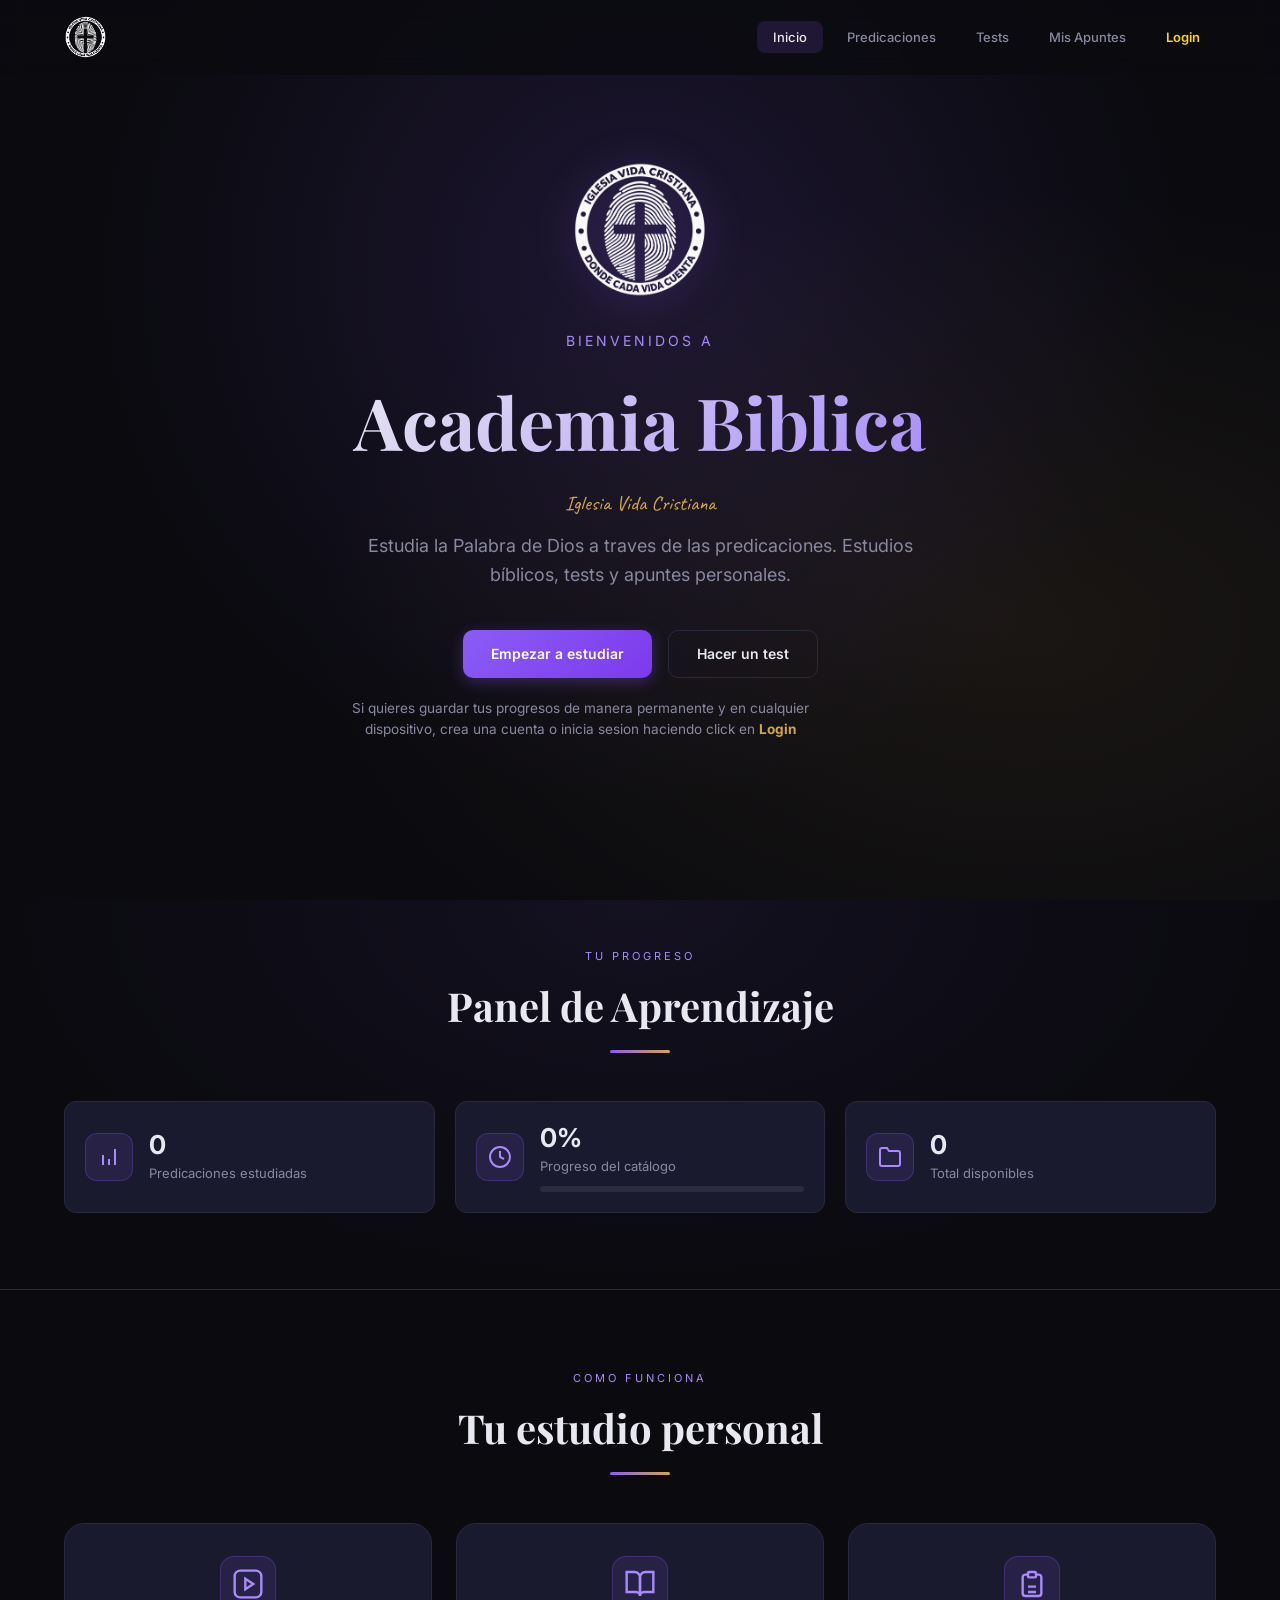
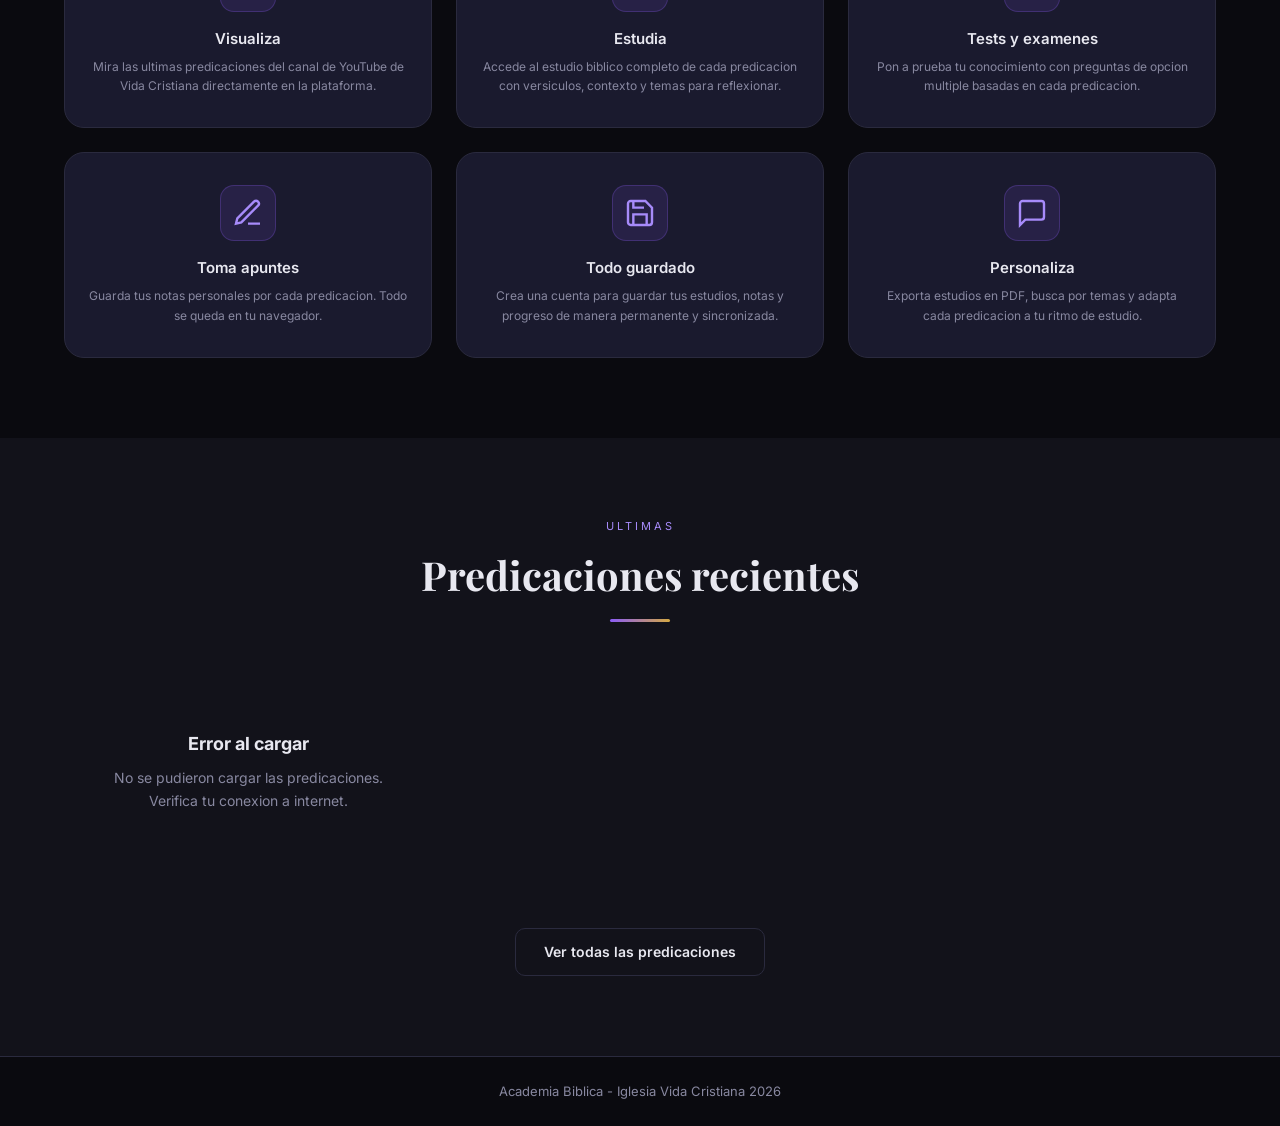
==== clases/index.html @ e373f613 "UI: rewrite features section without AI emphasis" ====
<!DOCTYPE html>
<html lang="es">
<head>
    <meta charset="UTF-8">
    <meta name="viewport" content="width=device-width, initial-scale=1.0">
    <title>Academia Bíblica - Iglesia Vida Cristiana</title>
    <link rel="preconnect" href="https://fonts.googleapis.com">
    <link href="https://fonts.googleapis.com/css2?family=Caveat:wght@400;600;700&family=Playfair+Display:wght@400;600;700&family=Inter:wght@300;400;500;600&display=swap" rel="stylesheet">
    <link rel="stylesheet" href="styles.css">
    <link rel="manifest" href="manifest.json">
    <meta name="theme-color" content="#0a0a0f">
    <meta name="apple-mobile-web-app-capable" content="yes">
    <meta name="apple-mobile-web-app-status-bar-style" content="black-translucent">
    <link rel="icon" type="image/png" href="logos/logo vc.png">
    <link rel="apple-touch-icon" href="logos/logo vc.png">
    <script src="supabase-client.min.js"></script>
</head>
<body>
    <nav class="navbar" id="navbar">
        <div class="nav-container">
            <a href="index.html" class="nav-logo">
                <img src="logos/logo vc.png" alt="Vida Cristiana" class="nav-logo-img">
            </a>
            <button class="nav-toggle" id="navToggle" aria-label="Abrir menu" aria-expanded="false" aria-controls="navLinks">
                <span></span><span></span><span></span>
            </button>
            <ul class="nav-links" id="navLinks">
                <li><a href="index.html" class="nav-link active">Inicio</a></li>
                <li><a href="predicaciones.html" class="nav-link">Predicaciones</a></li>
                <li><a href="tests.html" class="nav-link">Tests</a></li>
                <li><a href="notas.html" class="nav-link">Mis Apuntes</a></li>
                <li id="authNavItem"><a href="#" class="nav-link" id="authBtn" style="color:var(--gold); font-weight:600;">Login</a></li>
            </ul>
        </div>
    </nav>
    <script>
    (function(){
        var toggle = document.getElementById('navToggle');
        var links = document.getElementById('navLinks');
        if (!toggle || !links) return;
        function closeNav() {
            links.classList.remove('open');
            toggle.classList.remove('active');
            toggle.setAttribute('aria-expanded', 'false');
        }
        toggle.addEventListener('click', function(e) {
            e.stopPropagation();
            var open = links.classList.toggle('open');
            toggle.classList.toggle('active', open);
            toggle.setAttribute('aria-expanded', String(open));
        });
        links.querySelectorAll('a').forEach(function(a) {
            a.addEventListener('click', closeNav);
        });
        document.addEventListener('click', function(e) {
            if (!links.contains(e.target) && !toggle.contains(e.target)) closeNav();
        });
        document.addEventListener('keydown', function(e) {
            if (e.key === 'Escape') closeNav();
        });
    })();
    </script>

    <section class="hero">
        <div class="hero-content">
            <img src="logos/logo vc.png" alt="Academia Biblica" class="hero-logo">
            <p class="hero-subtitle">Bienvenidos a</p>
            <h1 class="hero-title">Academia Biblica</h1>
            <p style="font-family:'Caveat','Dancing Script','Segoe Script',cursive; font-size:1.3rem; color:var(--gold); margin-top:-8px; margin-bottom:12px;">Iglesia Vida Cristiana</p>
            <p class="hero-desc">Estudia la Palabra de Dios a traves de las predicaciones. Estudios bíblicos, tests y apuntes personales.</p>
            <div class="hero-buttons">
                <a href="predicaciones.html" class="btn btn-primary">Empezar a estudiar</a>
                <a href="tests.html" class="btn btn-outline">Hacer un test</a>
            </div>
            <p style="font-size:0.85rem; color:var(--text-muted); margin-top:20px; max-width:480px; line-height:1.5;">Si quieres guardar tus progresos de manera permanente y en cualquier dispositivo, crea una cuenta o inicia sesion haciendo click en <strong style="color:var(--gold);">Login</strong></p>
        </div>
    </section>

    <section class="section section-dashboard" id="dashboardSection">
        <div class="container">
            <div class="section-header">
                <span class="section-tag">Tu Progreso</span>
                <h2 class="section-title">Panel de Aprendizaje</h2>
                <div class="section-line"></div>
            </div>
            <div id="progressDashboardContainer">
                <div class="loading"><div class="loading-spinner"></div><p>Cargando tu progreso...</p></div>
            </div>
        </div>
    </section>

    <section class="section">
        <div class="container">
            <div class="section-header">
                <span class="section-tag">Como funciona</span>
                <h2 class="section-title">Tu estudio personal</h2>
                <div class="section-line"></div>
            </div>
            <div class="sermons-grid" id="features">
                <div class="sermon-card" style="cursor:default;">
                    <div class="sermon-info" style="padding:32px 24px; text-align:center;">
                        <div class="feature-icon"><svg width="32" height="32" viewBox="0 0 24 24" fill="none" stroke="currentColor" stroke-width="1.8"><rect x="2" y="2" width="20" height="20" rx="4"/><path d="M10 8l6 4-6 4z"/></svg></div>
                        <h3>Visualiza</h3>
                        <p style="margin-top:8px;">Mira las ultimas predicaciones del canal de YouTube de Vida Cristiana directamente en la plataforma.</p>
                    </div>
                </div>
                <div class="sermon-card" style="cursor:default;">
                    <div class="sermon-info" style="padding:32px 24px; text-align:center;">
                        <div class="feature-icon"><svg width="32" height="32" viewBox="0 0 24 24" fill="none" stroke="currentColor" stroke-width="1.8"><path d="M2 3h6a4 4 0 0 1 4 4v14a3 3 0 0 0-3-3H2z"/><path d="M22 3h-6a4 4 0 0 0-4 4v14a3 3 0 0 1 3-3h7z"/></svg></div>
                        <h3>Estudia</h3>
                        <p style="margin-top:8px;">Accede al estudio biblico completo de cada predicacion con versiculos, contexto y temas para reflexionar.</p>
                    </div>
                </div>
                <div class="sermon-card" style="cursor:default;">
                    <div class="sermon-info" style="padding:32px 24px; text-align:center;">
                        <div class="feature-icon"><svg width="32" height="32" viewBox="0 0 24 24" fill="none" stroke="currentColor" stroke-width="1.8"><path d="M9 5H7a2 2 0 0 0-2 2v12a2 2 0 0 0 2 2h10a2 2 0 0 0 2-2V7a2 2 0 0 0-2-2h-2"/><rect x="9" y="3" width="6" height="4" rx="1"/><path d="M9 14h6"/><path d="M9 18h6"/></svg></div>
                        <h3>Tests y examenes</h3>
                        <p style="margin-top:8px;">Pon a prueba tu conocimiento con preguntas de opcion multiple basadas en cada predicacion.</p>
                    </div>
                </div>
                <div class="sermon-card" style="cursor:default;">
                    <div class="sermon-info" style="padding:32px 24px; text-align:center;">
                        <div class="feature-icon"><svg width="32" height="32" viewBox="0 0 24 24" fill="none" stroke="currentColor" stroke-width="1.8"><path d="M12 20h9"/><path d="M16.5 3.5a2.1 2.1 0 0 1 3 3L7 19l-4 1 1-4 12.5-12.5z"/></svg></div>
                        <h3>Toma apuntes</h3>
                        <p style="margin-top:8px;">Guarda tus notas personales por cada predicacion. Todo se queda en tu navegador.</p>
                    </div>
                </div>
                <div class="sermon-card" style="cursor:default;">
                    <div class="sermon-info" style="padding:32px 24px; text-align:center;">
                        <div class="feature-icon"><svg width="32" height="32" viewBox="0 0 24 24" fill="none" stroke="currentColor" stroke-width="1.8"><path d="M19 21H5a2 2 0 0 1-2-2V5a2 2 0 0 1 2-2h11l5 5v11a2 2 0 0 1-2 2z"/><polyline points="17 21 17 13 7 13 7 21"/><polyline points="7 3 7 8 15 8"/></svg></div>
                        <h3>Todo guardado</h3>
                        <p style="margin-top:8px;">Crea una cuenta para guardar tus estudios, notas y progreso de manera permanente y sincronizada.</p>
                    </div>
                </div>
                <div class="sermon-card" style="cursor:default;">
                    <div class="sermon-info" style="padding:32px 24px; text-align:center;">
                        <div class="feature-icon"><svg width="32" height="32" viewBox="0 0 24 24" fill="none" stroke="currentColor" stroke-width="1.8"><path d="M21 15a2 2 0 0 1-2 2H7l-4 4V5a2 2 0 0 1 2-2h14a2 2 0 0 1 2 2z"/></svg></div>
                        <h3>Personaliza</h3>
                        <p style="margin-top:8px;">Exporta estudios en PDF, busca por temas y adapta cada predicacion a tu ritmo de estudio.</p>
                    </div>
                </div>
            </div>
        </div>
    </section>

    <section class="section section-dark" id="ultimas">
        <div class="container">
            <div class="section-header">
                <span class="section-tag">Ultimas</span>
                <h2 class="section-title">Predicaciones recientes</h2>
                <div class="section-line"></div>
            </div>
            <div class="sermons-grid" id="homeSermons">
                <div class="loading"><div class="loading-spinner"></div><p>Cargando predicaciones...</p></div>
            </div>
            <div style="text-align:center; margin-top:32px;">
                <a href="predicaciones.html" class="btn btn-outline">Ver todas las predicaciones</a>
            </div>
        </div>
    </section>

    <footer class="footer">
        <div class="container">
            <p>Academia Biblica - Iglesia Vida Cristiana 2026</p>
        </div>
    </footer>

    <script src="supabase.js"></script>
    <script src="auth.js"></script>
    <script src="script.js?v=2.5.0"></script>
    <script>
        window.addEventListener('scroll', () => {
            document.getElementById('navbar').classList.toggle('scrolled', window.scrollY > 50);
        });

        fetchYouTubeVideos(50).then(({ items: videos }) => {
            // Renderizar Dashboard de Progreso
            renderProgressDashboard('progressDashboardContainer', videos);

            // Renderizar 4 Predicaciones Recientes en portada
            const homeVideos = (videos || []).slice(0, 4);
            const grid = document.getElementById('homeSermons');
            grid.innerHTML = homeVideos.map((v, i) => {
                const badges = getSermonBadges(v.id, i, false);
                return `
                <a href="estudio.html?id=${v.id}" class="sermon-card" aria-label="Estudiar ${escapeHtml(v.title)}">
                    <div class="sermon-thumb">
                        <img src="${v.thumbnail}" alt="${escapeHtml(v.title)}" loading="lazy" width="480" height="270">
                        <div class="sermon-play" aria-hidden="true">
                            <svg width="48" height="48" viewBox="0 0 24 24" fill="currentColor"><path d="M8 5v14l11-7z"/></svg>
                        </div>
                        ${badges}
                    </div>
                    <div class="sermon-info">
                        <h3>${renderTitleWithSeparators(v.title)}</h3>
                        <p>${escapeHtml(v.date)}</p>
                    </div>
                </a>
            `;
            }).join('');
        }).catch(err => {
            const isQuota = err && err.message === 'quotaExceeded';
            const dashEl = document.getElementById('progressDashboardContainer');
            if (dashEl) {
                renderProgressDashboard('progressDashboardContainer', []);
            }
            document.getElementById('homeSermons').innerHTML = isQuota
                ? '<div class="empty-state"><h3>Cuota alcanzada</h3><p>Limite diario de YouTube. Recarga mas tarde — se usa cache local.</p></div>'
                : '<div class="empty-state"><h3>Error al cargar</h3><p>No se pudieron cargar las predicaciones. Verifica tu conexion a internet.</p></div>';
        });
    </script>
</body>
</html>
---- clases/styles.css ----
:root {
    --bg-primary: #0a0a0f;
    --bg-secondary: #12121a;
    --bg-card: #1a1a2e;
    --purple: #8B5CF6;
    --purple-light: #A78BFA;
    --purple-dark: #7C3AED;
    --gold: #D4A843;
    --text: #E8E8F0;
    --text-muted: #8888A0;
    --text-secondary: #a0a0b8;
    --border: #2a2a3e;
    --success: #22c55e;
    --error: #ef4444;
    --radius: 12px;
    --radius-lg: 20px;
}

*, *::before, *::after { box-sizing: border-box; margin: 0; padding: 0; }

body {
    font-family: 'Inter', sans-serif;
    background: var(--bg-primary);
    color: var(--text);
    line-height: 1.6;
    min-height: 100vh;
}

a { color: inherit; text-decoration: none; }
img { max-width: 100%; display: block; }
button { cursor: pointer; font-family: inherit; }

.container { max-width: 1200px; margin: 0 auto; padding: 0 24px; }

/* NAVBAR */
.navbar {
    position: fixed; top: 0; left: 0; right: 0; z-index: 1000;
    padding: 16px 0; transition: all 0.3s ease;
    background: rgba(10, 10, 15, 0.8); backdrop-filter: blur(10px);
    border-bottom: 1px solid transparent;
}
.navbar.scrolled { padding: 10px 0; border-bottom-color: var(--border); }
.nav-container { max-width: 1200px; margin: 0 auto; padding: 0 24px; display: flex; align-items: center; justify-content: space-between; }
.nav-logo { display: flex; align-items: center; gap: 12px; }
.nav-logo-img { height: 42px; width: auto; }
.nav-links { display: flex; gap: 8px; list-style: none; }
.nav-link { padding: 8px 16px; font-size: 13px; font-weight: 500; color: var(--text-muted); border-radius: 8px; transition: all 0.3s ease; }
.nav-link:hover, .nav-link.active { color: var(--text); background: rgba(139, 92, 246, 0.15); }
.nav-toggle { display: none; flex-direction: column; gap: 5px; background: none; border: none; padding: 4px; position: relative; z-index: 1002; }
.nav-toggle span { display: block; width: 24px; height: 2px; background: var(--text); border-radius: 2px; transition: all 0.3s ease; }
.nav-toggle.active span:nth-child(1) { transform: rotate(45deg) translate(5px, 5px); }
.nav-toggle.active span:nth-child(2) { opacity: 0; }
.nav-toggle.active span:nth-child(3) { transform: rotate(-45deg) translate(5px, -5px); }

/* HERO */
.hero {
    min-height: 100vh; display: flex; align-items: center; justify-content: center; text-align: center;
    position: relative; overflow: hidden;
    background: radial-gradient(ellipse at 50% 30%, rgba(139, 92, 246, 0.15) 0%, transparent 60%),
                radial-gradient(ellipse at 80% 70%, rgba(212, 168, 67, 0.08) 0%, transparent 50%);
}
.hero-content { position: relative; z-index: 2; padding: 24px; }
.hero-subtitle { font-size: 14px; color: var(--purple-light); letter-spacing: 3px; text-transform: uppercase; margin-bottom: 12px; }
.hero-title { font-family: 'Playfair Display', serif; font-size: clamp(2.5rem, 6vw, 4.5rem); font-weight: 700; margin-bottom: 16px; background: linear-gradient(135deg, var(--text), var(--purple-light)); -webkit-background-clip: text; -webkit-text-fill-color: transparent; background-clip: text; }
.hero-desc { font-size: 18px; color: var(--text-muted); margin-bottom: 40px; max-width: 600px; margin-left: auto; margin-right: auto; }
.hero-logo { width: 140px; margin: 0 auto 32px; filter: drop-shadow(0 4px 20px rgba(139, 92, 246, 0.3)); }
.hero-buttons { display: flex; gap: 16px; justify-content: center; flex-wrap: wrap; }

/* BUTTONS */
.btn { display: inline-flex; align-items: center; gap: 8px; padding: 12px 28px; border-radius: 10px; font-size: 14px; font-weight: 600; border: none; transition: all 0.3s ease; }
.btn-primary { background: linear-gradient(135deg, var(--purple), var(--purple-dark)); color: white; box-shadow: 0 4px 15px rgba(139, 92, 246, 0.3); }
.btn-primary:hover { transform: translateY(-2px); box-shadow: 0 6px 25px rgba(139, 92, 246, 0.4); }
.btn-outline { background: transparent; border: 1px solid var(--border); color: var(--text); }
.btn-outline:hover { border-color: var(--purple); background: rgba(139, 92, 246, 0.1); }
.btn-gold { background: linear-gradient(135deg, var(--gold), #B8941F); color: #0a0a0f; }
.btn-sm { padding: 8px 16px; font-size: 12px; }
.btn-icon { width: 40px; height: 40px; padding: 0; display: flex; align-items: center; justify-content: center; border-radius: 10px; background: rgba(139, 92, 246, 0.15); color: var(--purple-light); border: 1px solid rgba(139, 92, 246, 0.3); }
.btn-icon:hover { background: rgba(139, 92, 246, 0.25); }
.btn-danger { background: rgba(239, 68, 68, 0.15); color: var(--error); border: 1px solid rgba(239, 68, 68, 0.3); }
.btn-danger:hover { background: rgba(239, 68, 68, 0.25); }

/* SECTIONS */
.section { padding: 80px 0; }
.section-dark { background: var(--bg-secondary); }
.section-header { text-align: center; margin-bottom: 48px; }
.section-tag { font-size: 11px; color: var(--purple-light); letter-spacing: 3px; text-transform: uppercase; display: block; margin-bottom: 8px; }
.section-title { font-family: 'Playfair Display', serif; font-size: clamp(1.8rem, 4vw, 2.5rem); font-weight: 700; margin-bottom: 12px; }
.section-line { width: 60px; height: 3px; background: linear-gradient(90deg, var(--purple), var(--gold)); margin: 0 auto; border-radius: 3px; }
.section-desc { color: var(--text-muted); max-width: 600px; margin: 16px auto 0; font-size: 15px; }

/* SERMONS GRID */
.sermons-grid { display: grid; grid-template-columns: repeat(auto-fill, minmax(280px, 1fr)); gap: 24px; }

/* SERMON CARDS */
.sermon-card { background: var(--bg-card); border-radius: var(--radius-lg); overflow: hidden; border: 1px solid var(--border); transition: all 0.3s ease; cursor: pointer; }
.sermon-card:hover { border-color: var(--purple); transform: translateY(-4px); box-shadow: 0 8px 30px rgba(139, 92, 246, 0.15); }
.sermon-thumb { position: relative; aspect-ratio: 16/9; overflow: hidden; }
.sermon-thumb img { width: 100%; height: 100%; object-fit: cover; transition: transform 0.3s; }
.sermon-card:hover .sermon-thumb img { transform: scale(1.05); }
.sermon-play { position: absolute; top: 50%; left: 50%; transform: translate(-50%, -50%); width: 60px; height: 60px; background: rgba(139, 92, 246, 0.85); border-radius: 50%; display: flex; align-items: center; justify-content: center; opacity: 0; transition: all 0.3s ease; color: white; }
.sermon-card:hover .sermon-play { opacity: 1; }
.sermon-badge { position: absolute; top: 12px; left: 12px; background: var(--purple); color: white; padding: 4px 12px; border-radius: 20px; font-size: 11px; font-weight: 600; }
.sermon-badge.no-transcript { background: rgba(239, 68, 68, 0.9); left: auto; right: 12px; top: 12px; }
.sermon-info { padding: 16px 20px 20px; }
.sermon-info h3 { font-size: 15px; font-weight: 600; margin-bottom: 4px; line-height: 1.4; }
.sermon-info p { font-size: 12px; color: var(--text-muted); }
.title-separator { color: var(--gold); font-weight: 700; }

/* STUDIO PAGE */
.studio-layout { padding-top: 80px; min-height: 100vh; }
.studio-video { width: 100%; max-width: min(80%, 1400px); margin: 24px auto 0; aspect-ratio: 16/9; border-radius: var(--radius-lg); overflow: hidden; background: #000; }
.studio-video iframe { width: 100%; height: 100%; border: none; }
.studio-title { text-align: center; padding: 24px; }
.studio-title h1 { font-family: 'Playfair Display', serif; font-size: 22px; font-weight: 700; margin-bottom: 8px; }
.studio-title p { color: var(--text-muted); font-size: 13px; }
.studio-tabs { display: flex; justify-content: center; gap: 4px; padding: 0 24px; margin-bottom: 24px; flex-wrap: wrap; }
.studio-tab { padding: 10px 20px; font-size: 13px; font-weight: 600; color: var(--text-muted); background: none; border: 1px solid var(--border); border-radius: 10px; transition: all 0.3s ease; }
.studio-tab:hover { color: var(--text); border-color: var(--purple); }
.studio-tab.active { background: var(--purple); color: white; border-color: var(--purple); }
.studio-panel { display: none; max-width: min(80%, 1400px); margin: 0 auto; padding: 0 24px 48px; }
.studio-panel.active { display: block; }

/* ACTION CARDS */
.action-cards-grid { display: grid; grid-template-columns: repeat(3, 1fr); gap: 16px; max-width: 900px; margin: 0 auto; }
.action-card:hover { transform: translateY(-2px); box-shadow: 0 4px 20px rgba(139, 92, 246, 0.15); }

/* TRANSCRIPT */
.transcript-content { background: var(--bg-card); border: 1px solid var(--border); border-radius: var(--radius-lg); padding: 24px; font-size: 14px; line-height: 1.8; white-space: pre-wrap; max-height: 500px; overflow-y: auto; }
.transcript-content::-webkit-scrollbar { width: 6px; }
.transcript-content::-webkit-scrollbar-track { background: transparent; }
.transcript-content::-webkit-scrollbar-thumb { background: var(--border); border-radius: 3px; }
.transcript-toolbar { display: flex; gap: 12px; margin-bottom: 16px; flex-wrap: wrap; align-items: center; }
.transcript-toolbar label { font-size: 13px; color: var(--text-muted); }
.transcript-toolbar input[type="range"] { width: 120px; accent-color: var(--purple); }
.transcript-toolbar span { font-size: 13px; color: var(--purple-light); min-width: 40px; }

/* BIBLE STUDY */
.bible-section { margin-bottom: 20px; padding: 20px; background: rgba(255, 255, 255, 0.03); border-radius: var(--radius); border-left: 3px solid var(--purple); }
.bible-section h3 { font-size: 16px; margin-bottom: 12px; color: var(--gold); }
.bible-section-content { color: var(--text); font-size: 15px; line-height: 1.8; max-width: 900px; }
.bible-section-content p { margin-bottom: 12px; }
.bible-section-content strong { color: var(--purple-light); }
.bible-verse-card { background: rgba(139, 92, 246, 0.1); border-radius: 10px; padding: 16px; margin-bottom: 12px; }
.bible-verse-ref { font-weight: 700; color: var(--gold); font-size: 14px; }
.bible-verse-text { margin: 6px 0; font-style: italic; font-size: 14px; }
.bible-verse-explain { font-size: 13px; color: var(--text-muted); }
.btn-copy-study { display: inline-flex; align-items: center; gap: 6px; background: rgba(139, 92, 246, 0.2); color: var(--purple-light); border: 1px solid rgba(139, 92, 246, 0.4); padding: 8px 16px; border-radius: 8px; font-size: 13px; cursor: pointer; margin-bottom: 16px; transition: all 0.3s ease; }
.btn-copy-study:hover { background: rgba(139, 92, 246, 0.35); }
.btn-copy-study.copied { background: rgba(34, 197, 94, 0.2); border-color: rgba(34, 197, 94, 0.4); color: #22c55e; }

/* LOADING */
.loading { text-align: center; padding: 40px; }
.loading-spinner { width: 48px; height: 48px; border: 3px solid rgba(139, 92, 246, 0.2); border-top-color: var(--purple); border-radius: 50%; animation: spin 1s linear infinite; margin: 0 auto 20px; }
@keyframes spin { to { transform: rotate(360deg); } }
.loading p { color: var(--text-muted); font-size: 14px; }
.loading-sub { font-size: 12px; margin-top: 4px; }

/* QUIZ */
.quiz-container { max-width: 700px; margin: 0 auto; }
.quiz-question { background: var(--bg-card); border: 1px solid var(--border); border-radius: var(--radius-lg); padding: 24px; margin-bottom: 20px; }
.quiz-question h3 { font-size: 15px; font-weight: 600; margin-bottom: 16px; line-height: 1.5; }
.quiz-options { display: flex; flex-direction: column; gap: 8px; }
.quiz-option { display: flex; align-items: center; gap: 12px; padding: 12px 16px; border: 1px solid var(--border); border-radius: var(--radius); font-size: 14px; cursor: pointer; transition: all 0.2s ease; background: transparent; color: var(--text); text-align: left; width: 100%; }
.quiz-option:hover { border-color: var(--purple); background: rgba(139, 92, 246, 0.08); }
.quiz-option.selected { border-color: var(--purple); background: rgba(139, 92, 246, 0.15); }
.quiz-option.correct { border-color: var(--success); background: rgba(34, 197, 94, 0.15); color: var(--success); }
.quiz-option.incorrect { border-color: var(--error); background: rgba(239, 68, 68, 0.15); color: var(--error); }
.quiz-option-letter { width: 28px; height: 28px; border-radius: 50%; background: rgba(139, 92, 246, 0.2); display: flex; align-items: center; justify-content: center; font-weight: 700; font-size: 12px; flex-shrink: 0; }
.quiz-result { text-align: center; padding: 32px; background: var(--bg-card); border-radius: var(--radius-lg); border: 1px solid var(--border); }
.quiz-score { font-size: 48px; font-weight: 700; color: var(--purple-light); }
.quiz-score-label { font-size: 14px; color: var(--text-muted); margin-top: 4px; }
.quiz-progress { display: flex; gap: 6px; margin-bottom: 24px; justify-content: center; flex-wrap: wrap; }
.quiz-dot { width: 10px; height: 10px; border-radius: 50%; background: var(--border); transition: all 0.2s; }
.quiz-dot.answered { background: var(--purple); }
.quiz-dot.correct { background: var(--success); }
.quiz-dot.incorrect { background: var(--error); }

/* NOTES */
.note-editor { width: 100%; min-height: 200px; background: var(--bg-card); border: 1px solid var(--border); border-radius: var(--radius); padding: 16px; color: var(--text); font-family: inherit; font-size: 14px; line-height: 1.7; resize: vertical; }
.note-editor:focus { outline: none; border-color: var(--purple); }
.notes-list { display: flex; flex-direction: column; gap: 12px; }
.note-item { background: var(--bg-card); border: 1px solid var(--border); border-radius: var(--radius); padding: 16px 20px; display: flex; justify-content: space-between; align-items: center; gap: 16px; transition: border-color 0.2s; }
.note-item:hover { border-color: var(--purple); }
.note-info h4 { font-size: 14px; font-weight: 600; margin-bottom: 4px; }
.note-info p { font-size: 12px; color: var(--text-muted); }
.note-actions { display: flex; gap: 8px; flex-shrink: 0; }

/* TOAST */
.toast { position: fixed; bottom: 30px; left: 50%; transform: translateX(-50%) translateY(100px); background: var(--purple); color: white; padding: 12px 24px; border-radius: 10px; font-size: 13px; font-weight: 600; z-index: 9999; transition: transform 0.3s ease; pointer-events: none; }
.toast.show { transform: translateX(-50%) translateY(0); }

/* SEARCH & FILTERS */
.search-bar { max-width: 500px; margin: 0 auto 20px; position: relative; }
.search-bar input { width: 100%; padding: 12px 20px 12px 44px; background: var(--bg-card); border: 1px solid var(--border); border-radius: var(--radius); color: var(--text); font-size: 14px; font-family: inherit; }
.search-bar input:focus { outline: none; border-color: var(--purple); }
.search-bar input::placeholder { color: var(--text-muted); }
.search-bar svg { position: absolute; left: 14px; top: 50%; transform: translateY(-50%); color: var(--text-muted); }

.sermons-filter-panel {
    background: var(--bg-card);
    border: 1px solid var(--border);
    border-radius: var(--radius-lg);
    padding: 20px;
    margin-bottom: 32px;
    box-shadow: 0 4px 20px rgba(0,0,0,0.15);
}
.filters-grid {
    display: grid;
    grid-template-columns: repeat(auto-fit, minmax(170px, 1fr));
    gap: 14px;
    align-items: flex-end;
}
.filter-field {
    display: flex;
    flex-direction: column;
    gap: 6px;
}
.filter-field label {
    font-size: 11px;
    font-weight: 600;
    color: var(--text-muted);
    text-transform: uppercase;
    letter-spacing: 0.5px;
}
.filter-select {
    width: 100%;
    padding: 10px 12px;
    background: var(--bg-secondary);
    border: 1px solid var(--border);
    border-radius: var(--radius);
    color: var(--text);
    font-size: 13px;
    font-family: inherit;
    cursor: pointer;
    transition: all 0.2s ease;
    min-height: 44px;
}
.filter-select:focus {
    outline: none;
    border-color: var(--purple);
    box-shadow: 0 0 0 2px rgba(139, 92, 246, 0.2);
}
.filter-select option {
    background: var(--bg-secondary);
    color: var(--text);
}
.filter-actions {
    display: flex;
    justify-content: space-between;
    align-items: center;
    margin-top: 16px;
    padding-top: 14px;
    border-top: 1px solid rgba(255,255,255,0.06);
    flex-wrap: wrap;
    gap: 12px;
}
.filter-stats {
    font-size: 13px;
    color: var(--text-muted);
}
.filter-stats strong {
    color: var(--purple-light);
}
.filter-reset-btn {
    background: transparent;
    border: 1px dashed var(--border);
    color: var(--text-muted);
    padding: 8px 16px;
    border-radius: var(--radius);
    font-size: 12px;
    font-weight: 500;
    cursor: pointer;
    transition: all 0.2s;
    min-height: 38px;
    display: inline-flex;
    align-items: center;
    gap: 6px;
}
.filter-reset-btn:hover {
    border-color: var(--purple);
    color: var(--text);
    background: rgba(139,92,246,0.1);
}
.sermon-preacher-badge {
    display: inline-block;
    font-size: 11px;
    font-weight: 600;
    color: var(--gold);
    margin-top: 4px;
}
.filter-chip {
    display: inline-flex;
    align-items: center;
    gap: 6px;
    background: rgba(139, 92, 246, 0.15);
    border: 1px solid rgba(139, 92, 246, 0.4);
    color: var(--purple-light);
    padding: 4px 10px;
    border-radius: 16px;
    font-size: 12px;
    cursor: pointer;
    transition: all 0.2s;
}
.filter-chip:hover {
    background: rgba(139, 92, 246, 0.25);
    border-color: var(--purple);
}
.chip-close {
    font-weight: bold;
    font-size: 14px;
    margin-left: 2px;
}

/* FEATURE ICONS */
.feature-icon { width: 56px; height: 56px; margin: 0 auto 16px; background: rgba(139,92,246,0.12); border: 1px solid rgba(139,92,246,0.25); border-radius: 14px; display: flex; align-items: center; justify-content: center; color: var(--purple-light); }

/* DROP ZONE */
.drop-zone { border: 1px dashed rgba(139,92,246,0.3); border-radius: 10px; padding: 16px; display: flex; flex-direction: column; align-items: center; gap: 8px; text-align: center; color: var(--text-muted); font-size: 13px; background: rgba(139,92,246,0.05); transition: all 0.2s; cursor: pointer; }
.drop-zone.drag-over { border-color: var(--purple); background: rgba(139,92,246,0.12); color: var(--text); }
.drop-zone-link { color: var(--purple-light); text-decoration: underline; cursor: pointer; }

/* SEARCH MARK */
mark { background: rgba(139,92,246,0.3); color: inherit; padding: 0 2px; border-radius: 3px; }

/* EMPTY STATE */
.empty-state { text-align: center; padding: 60px 24px; color: var(--text-muted); }
.empty-state h3 { font-size: 18px; margin-bottom: 8px; color: var(--text); }
.empty-state p { font-size: 14px; margin-bottom: 24px; }

/* FOOTER */
.footer { padding: 24px 0; text-align: center; color: var(--text-muted); font-size: 13px; border-top: 1px solid var(--border); }

/* DASHBOARD PROGRESS */
.section-dashboard {
    background: radial-gradient(ellipse at 50% 0%, rgba(139, 92, 246, 0.08) 0%, transparent 70%);
    padding: 48px 0;
    border-bottom: 1px solid var(--border);
}
.dashboard-kpi-grid {
    display: grid;
    grid-template-columns: repeat(3, 1fr);
    gap: 20px;
    margin-bottom: 28px;
}
.dashboard-kpi-card {
    background: var(--bg-card);
    border: 1px solid var(--border);
    border-radius: var(--radius);
    padding: 20px;
    display: flex;
    align-items: center;
    gap: 16px;
    transition: transform 0.2s, border-color 0.2s;
}
.dashboard-kpi-card:hover {
    border-color: rgba(139, 92, 246, 0.4);
    transform: translateY(-2px);
}
.kpi-icon {
    width: 48px;
    height: 48px;
    background: rgba(139, 92, 246, 0.12);
    border: 1px solid rgba(139, 92, 246, 0.25);
    border-radius: 12px;
    display: flex;
    align-items: center;
    justify-content: center;
    color: var(--purple-light);
    flex-shrink: 0;
}
.kpi-body {
    flex: 1;
    min-width: 0;
}
.kpi-value {
    font-size: 26px;
    font-weight: 700;
    color: var(--text);
    display: block;
    line-height: 1.2;
}
.kpi-label {
    font-size: 13px;
    color: var(--text-muted);
}
.progress-bar-container {
    width: 100%;
    height: 6px;
    background: rgba(255, 255, 255, 0.08);
    border-radius: 3px;
    margin-top: 8px;
    overflow: hidden;
}
.progress-bar-fill {
    height: 100%;
    background: linear-gradient(90deg, var(--purple), var(--gold));
    border-radius: 3px;
    transition: width 0.6s ease;
}

/* RECOMMENDATION PANEL */
.dashboard-recommendation-panel {
    background: linear-gradient(135deg, rgba(26, 26, 46, 0.95), rgba(18, 18, 26, 0.95));
    border: 1px solid rgba(139, 92, 246, 0.3);
    border-radius: var(--radius-lg);
    padding: 24px;
    margin-bottom: 28px;
    position: relative;
    box-shadow: 0 8px 24px rgba(0, 0, 0, 0.2);
}
.rec-badge {
    display: inline-flex;
    align-items: center;
    gap: 6px;
    background: rgba(212, 168, 67, 0.15);
    border: 1px solid rgba(212, 168, 67, 0.3);
    color: var(--gold);
    font-size: 12px;
    font-weight: 600;
    padding: 4px 12px;
    border-radius: 20px;
    margin-bottom: 16px;
}
.rec-content {
    display: flex;
    gap: 24px;
    align-items: center;
}
.rec-thumb {
    width: 220px;
    min-width: 220px;
    aspect-ratio: 16/9;
    border-radius: var(--radius);
    overflow: hidden;
    background: var(--bg-secondary);
}
.rec-thumb img {
    width: 100%;
    height: 100%;
    object-fit: cover;
}
.rec-details {
    flex: 1;
}
.rec-title {
    font-size: 18px;
    font-weight: 600;
    color: var(--text);
    margin-bottom: 8px;
    line-height: 1.35;
}
.rec-meta {
    display: flex;
    align-items: center;
    gap: 12px;
    margin-bottom: 16px;
    font-size: 13px;
    color: var(--text-muted);
}
.rec-btn {
    display: inline-flex;
    align-items: center;
    gap: 8px;
}

/* RECENT ACTIVITY */
.dashboard-recent-section {
    margin-top: 16px;
}
.dashboard-subtitle-row {
    display: flex;
    justify-content: space-between;
    align-items: center;
    margin-bottom: 16px;
}
.dashboard-subtitle {
    font-size: 18px;
    font-weight: 600;
    color: var(--text);
}
.dashboard-link {
    font-size: 13px;
    color: var(--purple-light);
    transition: color 0.2s;
}
.dashboard-link:hover {
    color: var(--gold);
}
.dashboard-recent-grid {
    display: grid;
    grid-template-columns: repeat(auto-fill, minmax(320px, 1fr));
    gap: 16px;
}
.recent-card {
    display: flex;
    gap: 14px;
    background: var(--bg-card);
    border: 1px solid var(--border);
    border-radius: var(--radius);
    padding: 12px;
    text-decoration: none;
    color: inherit;
    transition: all 0.2s ease;
}
.recent-card:hover {
    border-color: var(--purple);
    transform: translateY(-2px);
    background: rgba(139, 92, 246, 0.05);
}
.recent-thumb-wrap {
    width: 110px;
    min-width: 110px;
    aspect-ratio: 16/9;
    border-radius: 8px;
    overflow: hidden;
    position: relative;
    background: var(--bg-secondary);
}
.recent-thumb-wrap img {
    width: 100%;
    height: 100%;
    object-fit: cover;
}
.recent-info {
    flex: 1;
    min-width: 0;
    display: flex;
    flex-direction: column;
    justify-content: center;
}
.recent-title {
    font-size: 13px;
    font-weight: 500;
    color: var(--text);
    overflow: hidden;
    text-overflow: ellipsis;
    display: -webkit-box;
    -webkit-line-clamp: 2;
    -webkit-box-orient: vertical;
    line-height: 1.35;
    margin-bottom: 4px;
}
.recent-meta {
    display: flex;
    flex-wrap: wrap;
    align-items: center;
    gap: 6px;
    font-size: 12px;
    color: var(--text-muted);
}
.recent-preacher {
    color: var(--gold);
    font-weight: 500;
}
.recent-watched-badge {
    background: rgba(139, 92, 246, 0.15);
    color: var(--purple-light);
    padding: 1px 6px;
    border-radius: 8px;
    font-size: 10px;
    font-weight: 500;
}

/* VIDEO UNAVAILABLE / EMPTY STATE */
.video-unavailable-container {
    max-width: 900px;
    margin: 40px auto;
    padding: 48px 24px;
    text-align: center;
    background: var(--bg-card);
    border: 1px solid var(--border);
    border-radius: var(--radius-lg);
    box-shadow: 0 10px 30px rgba(0, 0, 0, 0.3);
}
.unavailable-icon-wrap {
    width: 80px;
    height: 80px;
    margin: 0 auto 20px;
    border-radius: 50%;
    background: rgba(239, 68, 68, 0.12);
    border: 1px solid rgba(239, 68, 68, 0.3);
    color: var(--error);
    display: flex;
    align-items: center;
    justify-content: center;
}
.unavailable-title {
    font-size: 24px;
    font-weight: 700;
    color: var(--text);
    margin-bottom: 12px;
}
.unavailable-desc {
    font-size: 15px;
    color: var(--text-muted);
    max-width: 550px;
    margin: 0 auto 28px;
    line-height: 1.5;
}
.unavailable-actions {
    margin-bottom: 40px;
}
.unavailable-suggestions {
    border-top: 1px solid var(--border);
    padding-top: 32px;
    text-align: left;
}
.unavailable-suggestions-title {
    font-size: 16px;
    font-weight: 600;
    color: var(--text);
    margin-bottom: 16px;
    text-align: center;
}
.unavailable-suggestions-grid {
    display: grid;
    grid-template-columns: repeat(3, 1fr);
    gap: 16px;
}
.unavailable-sug-card {
    background: var(--bg-secondary);
    border: 1px solid var(--border);
    border-radius: var(--radius);
    padding: 12px;
    text-decoration: none;
    color: inherit;
    transition: transform 0.2s, border-color 0.2s;
    display: flex;
    flex-direction: column;
}
.unavailable-sug-card:hover {
    border-color: var(--purple);
    transform: translateY(-2px);
}
.unavailable-sug-thumb {
    width: 100%;
    aspect-ratio: 16/9;
    border-radius: 8px;
    overflow: hidden;
    margin-bottom: 10px;
    background: var(--bg-card);
}
.unavailable-sug-thumb img {
    width: 100%;
    height: 100%;
    object-fit: cover;
}
.unavailable-sug-info h5 {
    font-size: 13px;
    font-weight: 500;
    color: var(--text);
    overflow: hidden;
    text-overflow: ellipsis;
    display: -webkit-box;
    -webkit-line-clamp: 2;
    -webkit-box-orient: vertical;
    line-height: 1.35;
    margin-bottom: 6px;
}
.unavailable-sug-info .sug-date {
    font-size: 11px;
    color: var(--text-muted);
    display: block;
    margin-top: 4px;
}

/* NOTES BACKUP & EXPORT BAR */
.notes-backup-bar {
    display: flex;
    justify-content: space-between;
    align-items: center;
    flex-wrap: wrap;
    gap: 12px;
    background: var(--bg-card);
    border: 1px solid var(--border);
    border-radius: var(--radius);
    padding: 12px 16px;
    margin-bottom: 24px;
}
.backup-label {
    display: flex;
    align-items: center;
    gap: 8px;
    font-size: 13px;
    font-weight: 500;
    color: var(--text-muted);
}
.backup-actions {
    display: flex;
    gap: 8px;
    flex-wrap: wrap;
    align-items: center;
}
/* SEARCH HIGHLIGHT & MATCH BADGES */
mark {
    background: rgba(124, 58, 237, 0.35);
    color: #f3e8ff;
    padding: 1px 4px;
    border-radius: 4px;
    font-weight: 600;
}

.search-snippet-match {
    margin-top: 8px;
    padding: 6px 10px;
    background: rgba(124, 58, 237, 0.08);
    border-left: 2px solid var(--purple);
    border-radius: 4px;
    font-size: 11px;
    color: var(--text-secondary);
    line-height: 1.4;
    word-break: break-word;
}

.match-badge {
    display: inline-block;
    font-size: 10px;
    font-weight: 600;
    padding: 2px 6px;
    border-radius: 4px;
    margin-right: 4px;
    text-transform: uppercase;
    letter-spacing: 0.03em;
}
.match-badge.match-note {
    background: rgba(245, 158, 11, 0.2);
    color: #fbbf24;
}
.match-badge.match-transcript {
    background: rgba(59, 130, 246, 0.2);
    color: #60a5fa;
}
.match-badge.match-study {
    background: rgba(168, 85, 247, 0.2);
    color: #c084fc;
}

/* RESPONSIVE */
@media (max-width: 768px) {
    .nav-links { display: none; position: fixed; top: 60px; left: 0; right: 0; background: var(--bg-secondary); flex-direction: column; padding: 16px; border-bottom: 1px solid var(--border); z-index: 1001; }
    .nav-links.open { display: flex; }
    .nav-toggle { display: flex; }
    .sermons-grid { grid-template-columns: 1fr; }
    .dashboard-kpi-grid { grid-template-columns: 1fr; }
    .rec-content { flex-direction: column; align-items: stretch; }
    .rec-thumb { width: 100%; min-width: auto; }
    .dashboard-recent-grid { grid-template-columns: 1fr; }
    .unavailable-suggestions-grid { grid-template-columns: 1fr; }
    .hero-title { font-size: 2.2rem; }
    .hero-desc { font-size: 15px; }
    .section { padding: 48px 0; }
    .studio-title h1 { font-size: 18px; }
    .studio-panel { max-width: 100%; padding: 0 16px 32px; }
    .studio-video { max-width: 100%; }
    .action-cards-grid { grid-template-columns: 1fr; }
}
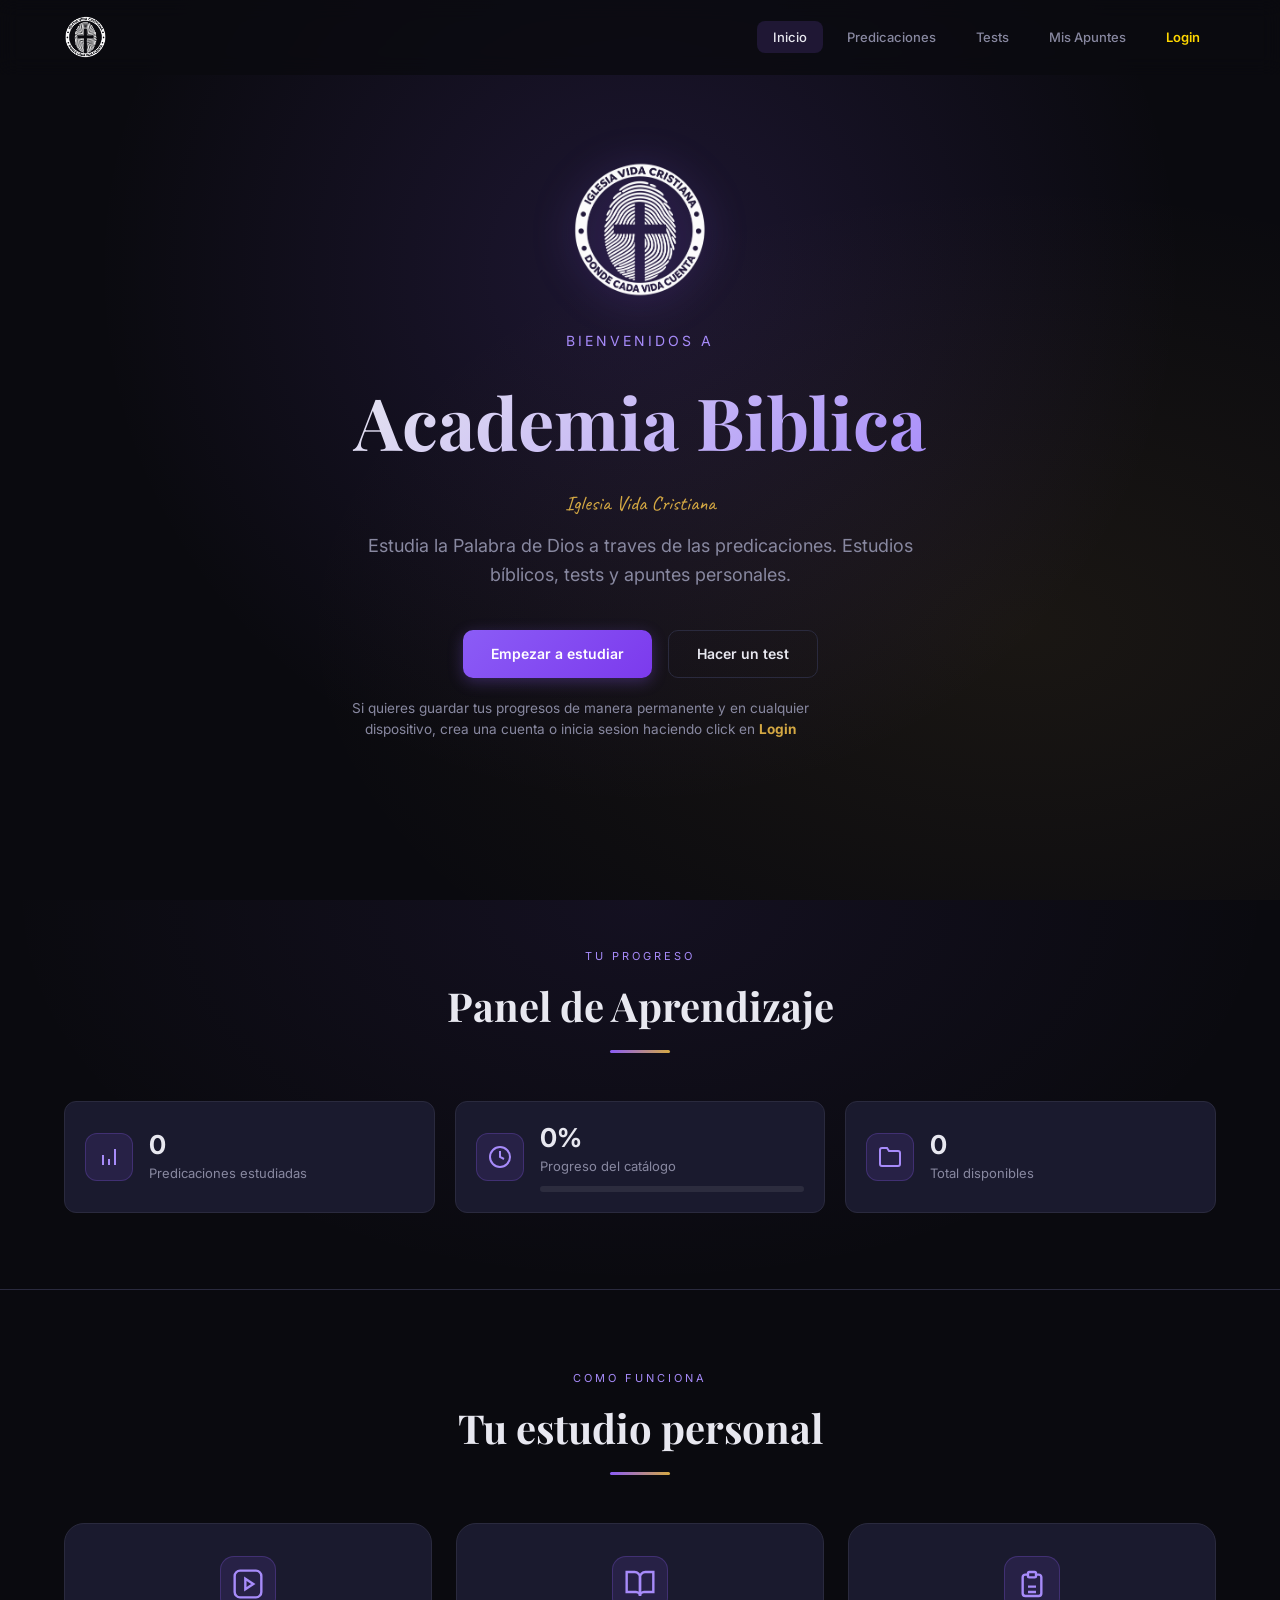
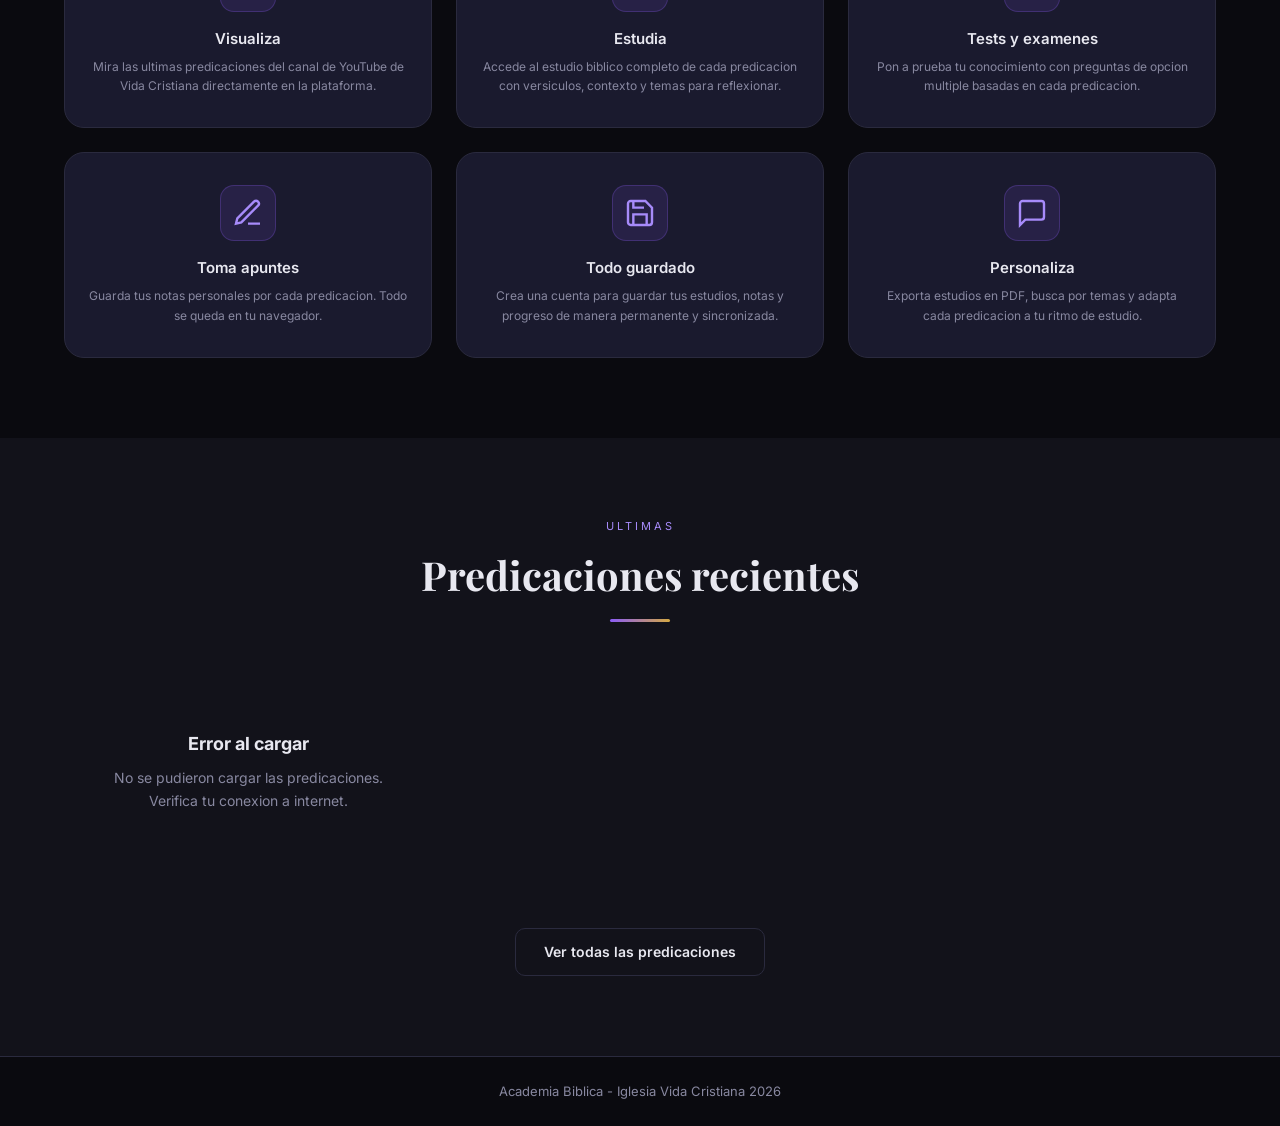
==== commit 43ba221f: "feat: estudios biblicos de nivel seminario pregenerados (markdown estatico) + frontend que los sirve" ====
--- a/clases/index.html
+++ b/clases/index.html
@@ -72,6 +72,9 @@
                 <a href="predicaciones.html" class="btn btn-primary">Empezar a estudiar</a>
                 <a href="tests.html" class="btn btn-outline">Hacer un test</a>
             </div>
+            <div id="liveBadge" style="display:none; margin-top:16px;">
+                <a href="predicaciones.html#directo" class="btn btn-primary" style="background:#c1121f; border-color:#c1121f;"><span class="live-dot"></span> EN DIRECTO: <span id="liveBadgeTitle">Ver ahora</span></a>
+            </div>
             <p style="font-size:0.85rem; color:var(--text-muted); margin-top:20px; max-width:480px; line-height:1.5;">Si quieres guardar tus progresos de manera permanente y en cualquier dispositivo, crea una cuenta o inicia sesion haciendo click en <strong style="color:var(--gold);">Login</strong></p>
         </div>
     </section>
@@ -167,8 +170,16 @@
 
     <script src="supabase.js"></script>
     <script src="auth.js"></script>
-    <script src="script.js?v=2.5.0"></script>
+    <script src="script.js?v=2.7.0"></script>
     <script>
+        if (typeof fetchLiveStatus === 'function') {
+            fetchLiveStatus().then(s => {
+                if (s && s.live && s.videoId) {
+                    document.getElementById('liveBadgeTitle').textContent = (s.title || 'Ver ahora').slice(0, 60);
+                    document.getElementById('liveBadge').style.display = 'block';
+                }
+            }).catch(() => {});
+        }
         window.addEventListener('scroll', () => {
             document.getElementById('navbar').classList.toggle('scrolled', window.scrollY > 50);
         });
--- a/clases/styles.css
+++ b/clases/styles.css
@@ -755,3 +755,18 @@
     .action-cards-grid { grid-template-columns: 1fr; }
 }
 
+/* Badge EN DIRECTO */
+.live-dot {
+    display: inline-block;
+    width: 10px;
+    height: 10px;
+    border-radius: 50%;
+    background: #ff4d4d;
+    margin-right: 8px;
+    animation: live-pulse 1.5s ease-in-out infinite;
+}
+@keyframes live-pulse {
+    0%, 100% { opacity: 1; transform: scale(1); }
+    50% { opacity: 0.4; transform: scale(0.8); }
+}
+
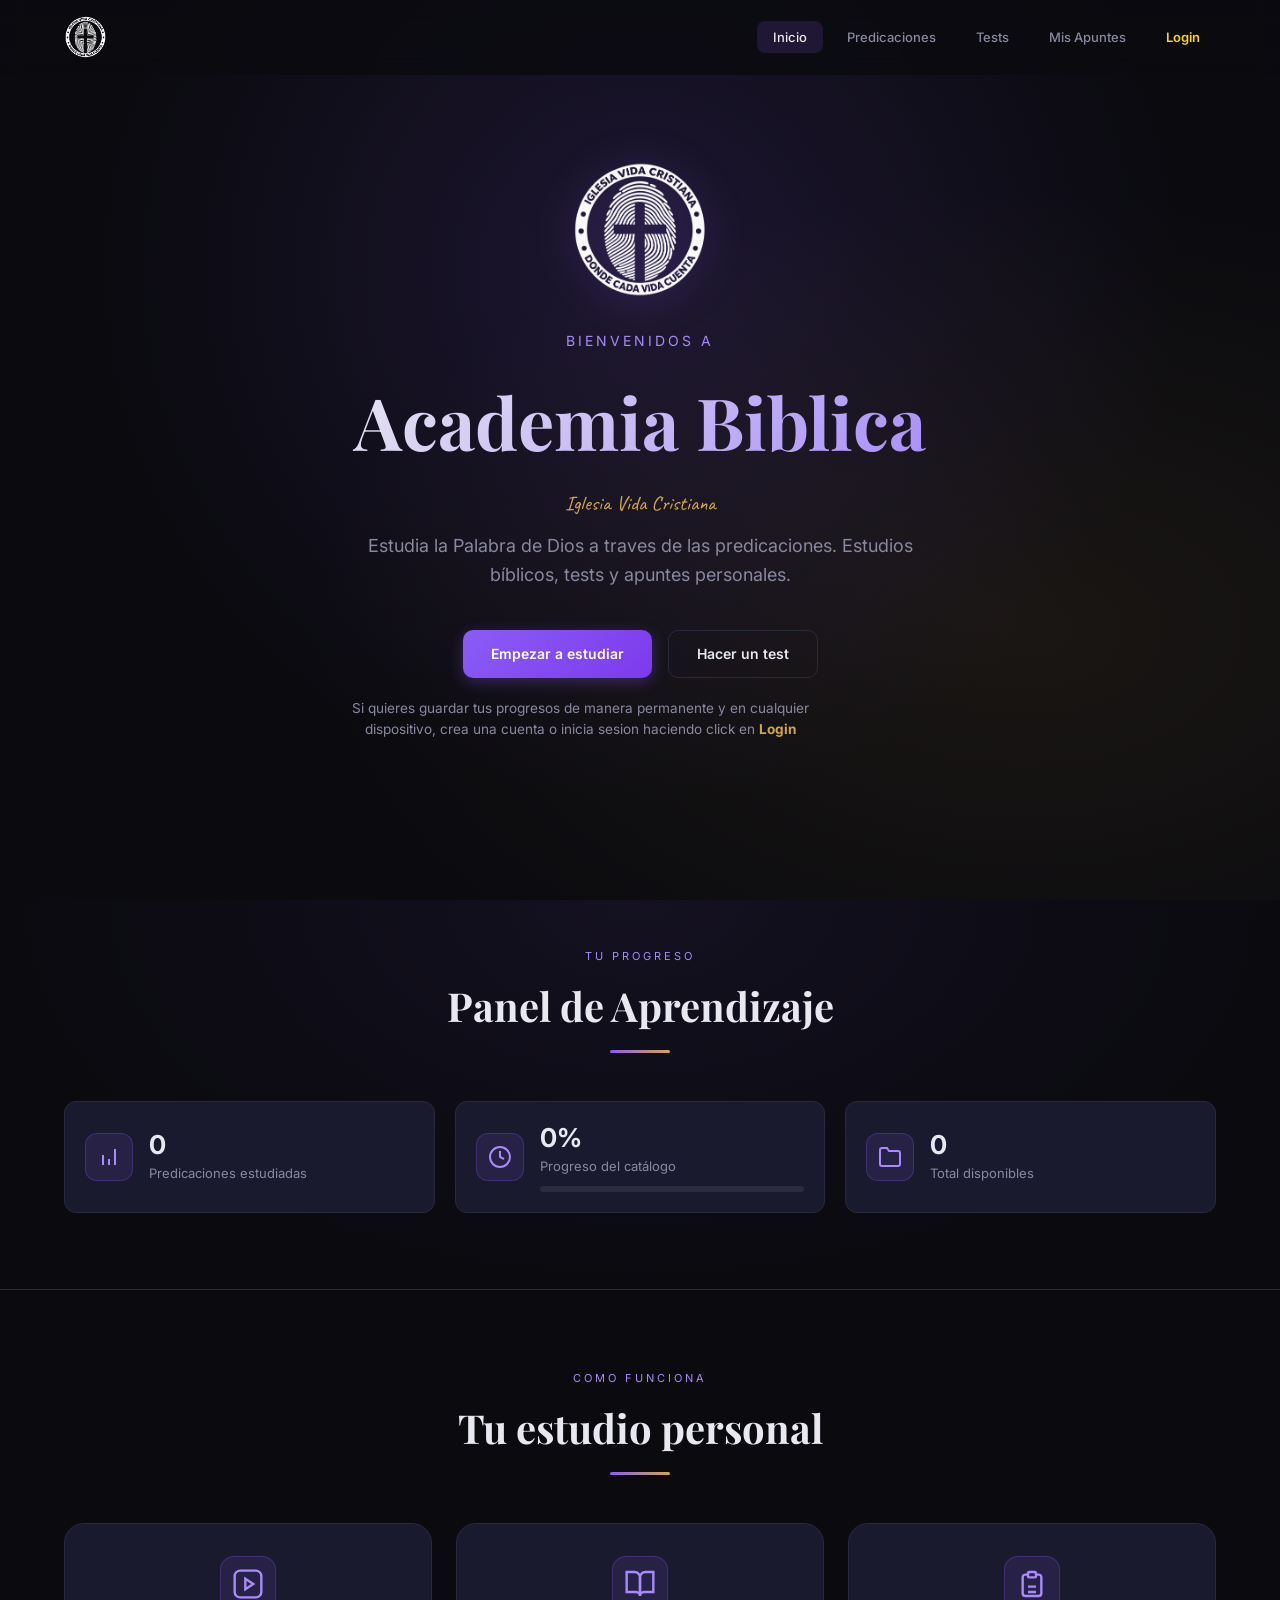
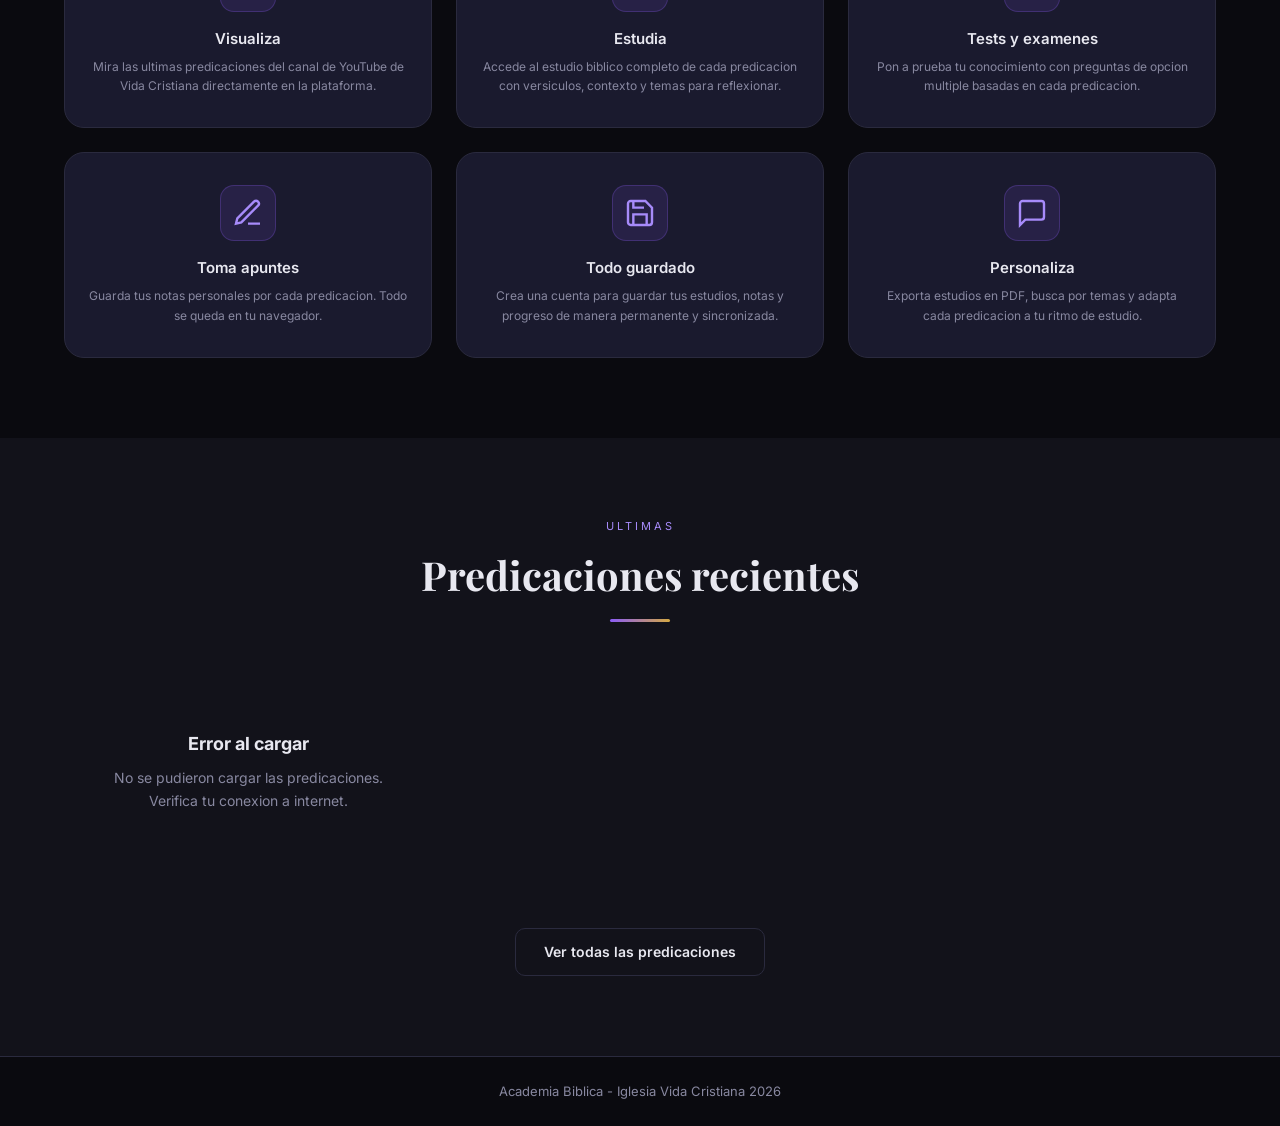
==== commit 323cf92d: "style: studio panel now uses full width, removes global container limit" ====
--- a/clases/index.html
+++ b/clases/index.html
@@ -170,7 +170,7 @@
 
     <script src="supabase.js"></script>
     <script src="auth.js"></script>
-    <script src="script.js?v=2.7.0"></script>
+    <script src="script.js?v=2.9.0"></script>
     <script>
         if (typeof fetchLiveStatus === 'function') {
             fetchLiveStatus().then(s => {
--- a/clases/styles.css
+++ b/clases/styles.css
@@ -117,7 +117,8 @@
 .studio-tab { padding: 10px 20px; font-size: 13px; font-weight: 600; color: var(--text-muted); background: none; border: 1px solid var(--border); border-radius: 10px; transition: all 0.3s ease; }
 .studio-tab:hover { color: var(--text); border-color: var(--purple); }
 .studio-tab.active { background: var(--purple); color: white; border-color: var(--purple); }
-.studio-panel { display: none; max-width: min(80%, 1400px); margin: 0 auto; padding: 0 24px 48px; }
+/* El estudio se expande a todo el ancho, sin límite del contenedor global */
+.studio-panel { display: none; max-width: none; width: 100%; margin: 0; padding: 0 64px 48px; }
 .studio-panel.active { display: block; }
 
 /* ACTION CARDS */
@@ -135,11 +136,29 @@
 .transcript-toolbar span { font-size: 13px; color: var(--purple-light); min-width: 40px; }
 
 /* BIBLE STUDY */
-.bible-section { margin-bottom: 20px; padding: 20px; background: rgba(255, 255, 255, 0.03); border-radius: var(--radius); border-left: 3px solid var(--purple); }
-.bible-section h3 { font-size: 16px; margin-bottom: 12px; color: var(--gold); }
-.bible-section-content { color: var(--text); font-size: 15px; line-height: 1.8; max-width: 900px; }
-.bible-section-content p { margin-bottom: 12px; }
+.bible-section { margin-bottom: 24px; padding: 24px 32px; background: rgba(255, 255, 255, 0.03); border-radius: var(--radius); border-left: 4px solid var(--purple); }
+.bible-section h3 { font-size: 17px; margin-bottom: 16px; color: var(--gold); }
+.bible-section-content { color: var(--text); font-size: 16px; line-height: 1.9; max-width: none; padding-left: 16px; padding-right: 16px; }
+.bible-section-content p { margin-bottom: 14px; text-indent: 1.5em; }
+.bible-section-content p:first-child { text-indent: 0; }
 .bible-section-content strong { color: var(--purple-light); }
+
+.published-study-content { color: var(--text); font-size: 16px; line-height: 1.9; max-width: none; padding: 0 16px; }
+.published-study-content p { margin-bottom: 14px; text-indent: 1.5em; }
+.published-study-content p:first-child { text-indent: 0; }
+.published-study-content h2, .published-study-content h3 { margin-top: 24px; margin-bottom: 12px; color: var(--gold); text-indent: 0; }
+.published-study-content strong { color: var(--purple-light); }
+.published-study-content blockquote { margin: 16px 0; padding: 12px 20px; border-left: 3px solid var(--purple); background: rgba(139, 92, 246, 0.1); font-style: italic; text-indent: 0; }
+.published-study-content ul, .published-study-content ol { margin: 12px 0; padding-left: 2.5em; text-indent: 0; }
+.published-study-content li { margin-bottom: 8px; }
+
+/* FONT SIZE CONTROLS */
+.study-font-controls { display: flex; gap: 8px; align-items: center; margin-bottom: 16px; flex-wrap: wrap; }
+.study-font-controls .font-btn { display: inline-flex; align-items: center; justify-content: center; width: 36px; height: 36px; border-radius: 8px; background: var(--bg-card); border: 1px solid var(--border); color: var(--text); font-size: 18px; cursor: pointer; transition: all 0.2s ease; }
+.study-font-controls .font-btn:hover { border-color: var(--purple); background: rgba(139, 92, 246, 0.1); }
+.study-font-controls .font-label { font-size: 13px; color: var(--text-muted); margin: 0 8px; }
+.study-font-controls .font-reset { font-size: 12px; padding: 6px 12px; }
+.study-font-controls .font-value { font-size: 13px; color: var(--gold); font-weight: 600; min-width: 36px; text-align: center; }
 .bible-verse-card { background: rgba(139, 92, 246, 0.1); border-radius: 10px; padding: 16px; margin-bottom: 12px; }
 .bible-verse-ref { font-weight: 700; color: var(--gold); font-size: 14px; }
 .bible-verse-text { margin: 6px 0; font-style: italic; font-size: 14px; }
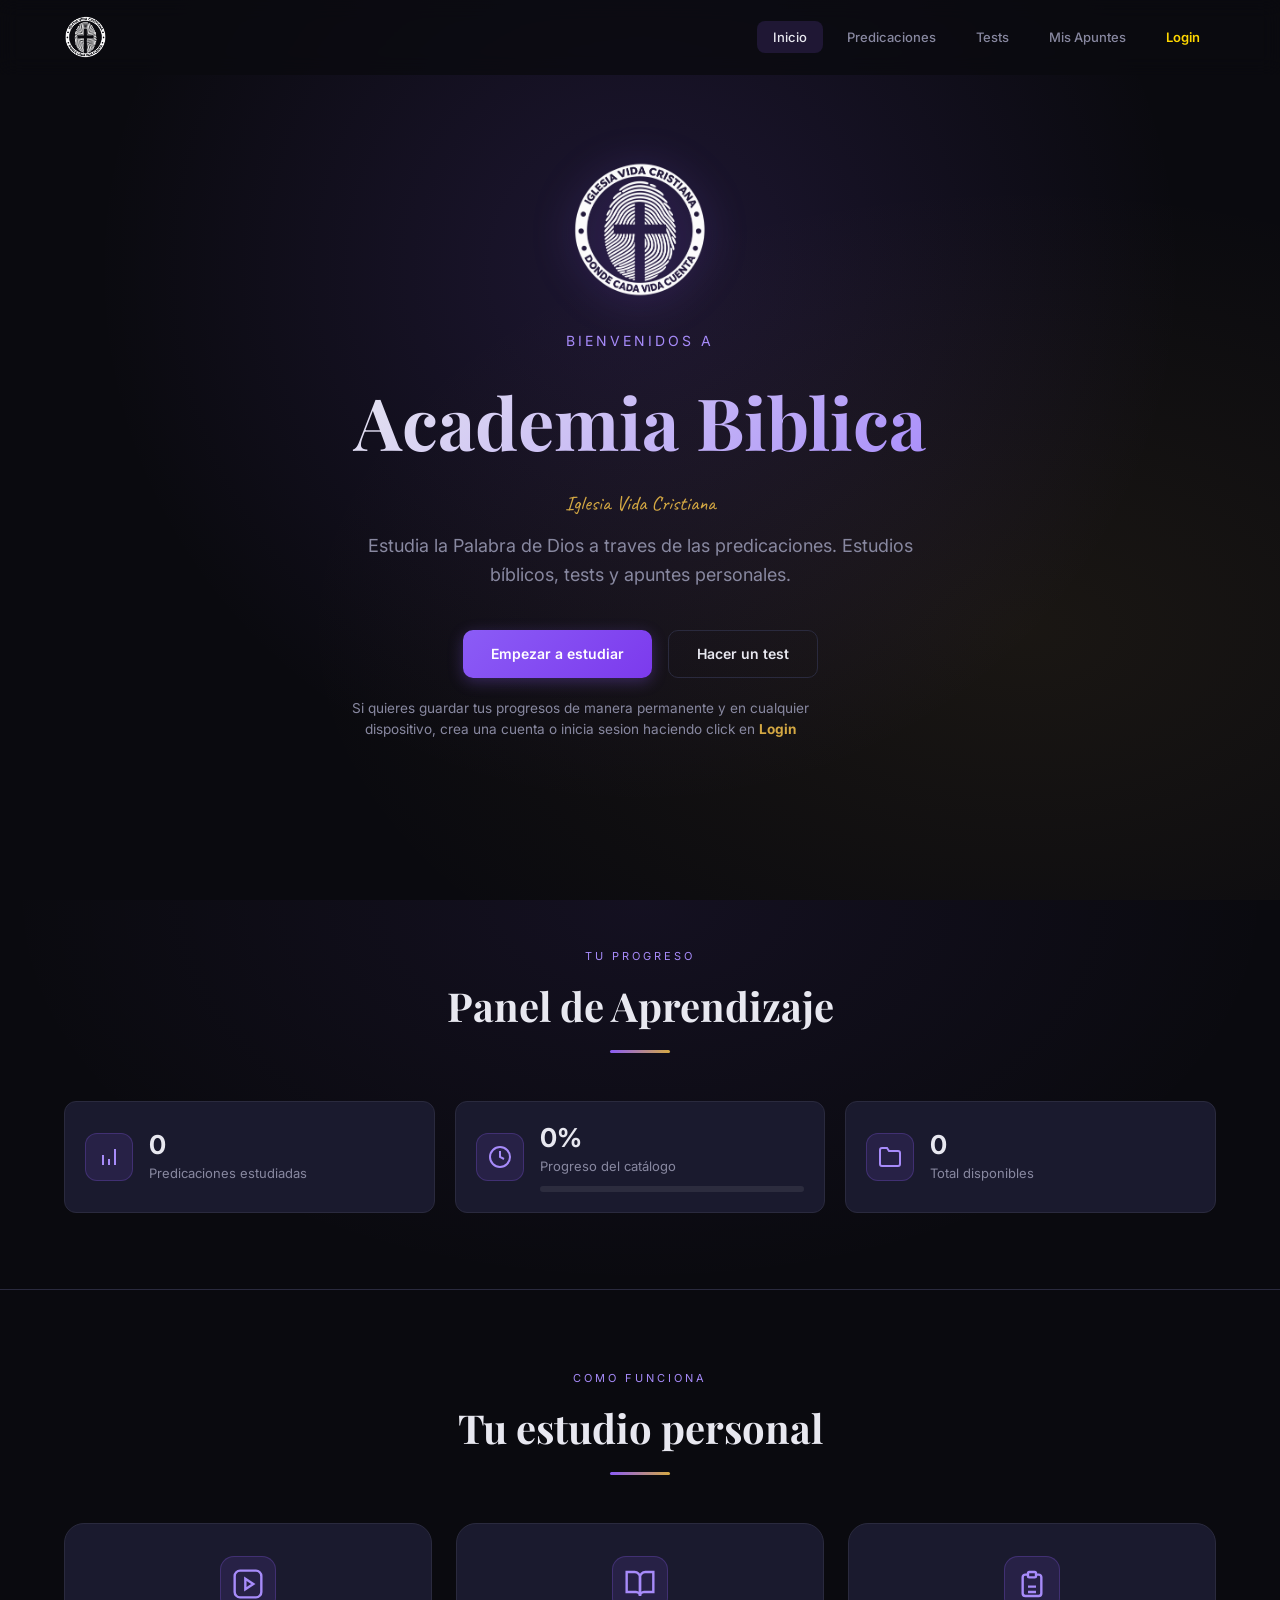
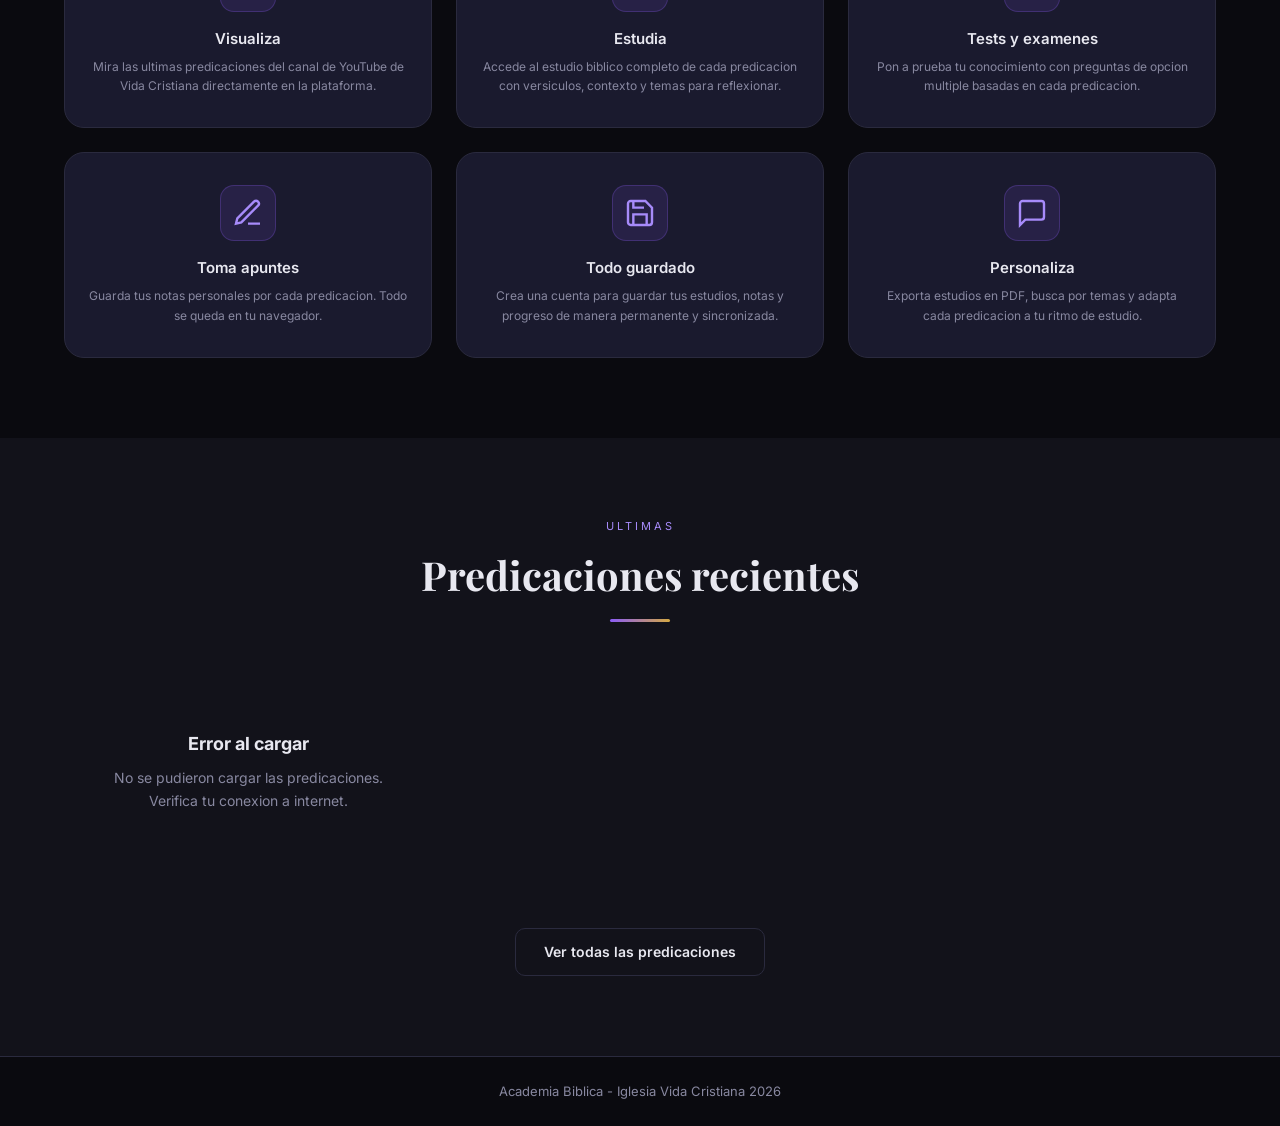
==== commit 7af9d5c0: "ui: remove regenerate with IA buttons, enhance PDF download CTA" ====
--- a/clases/index.html
+++ b/clases/index.html
@@ -170,7 +170,7 @@
 
     <script src="supabase.js"></script>
     <script src="auth.js"></script>
-    <script src="script.js?v=2.9.0"></script>
+    <script src="script.js?v=2.10.0"></script>
     <script>
         if (typeof fetchLiveStatus === 'function') {
             fetchLiveStatus().then(s => {
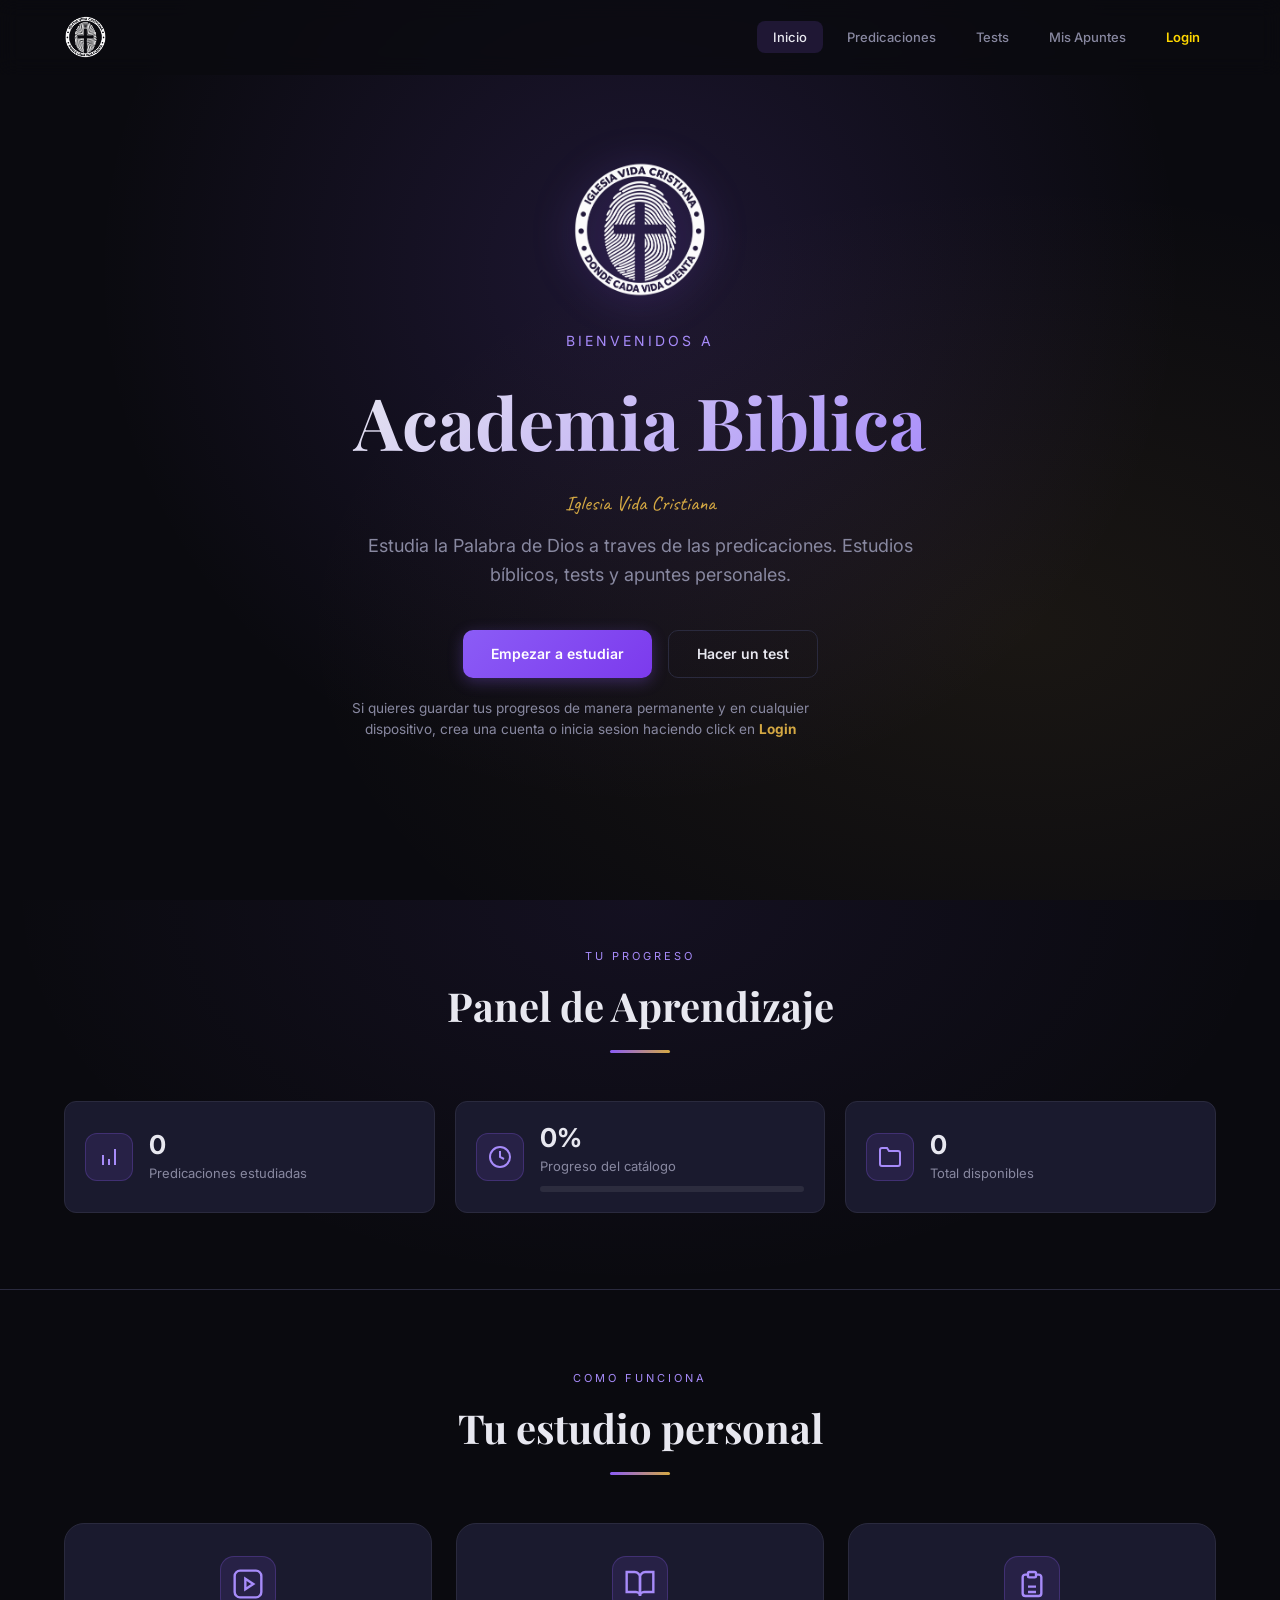
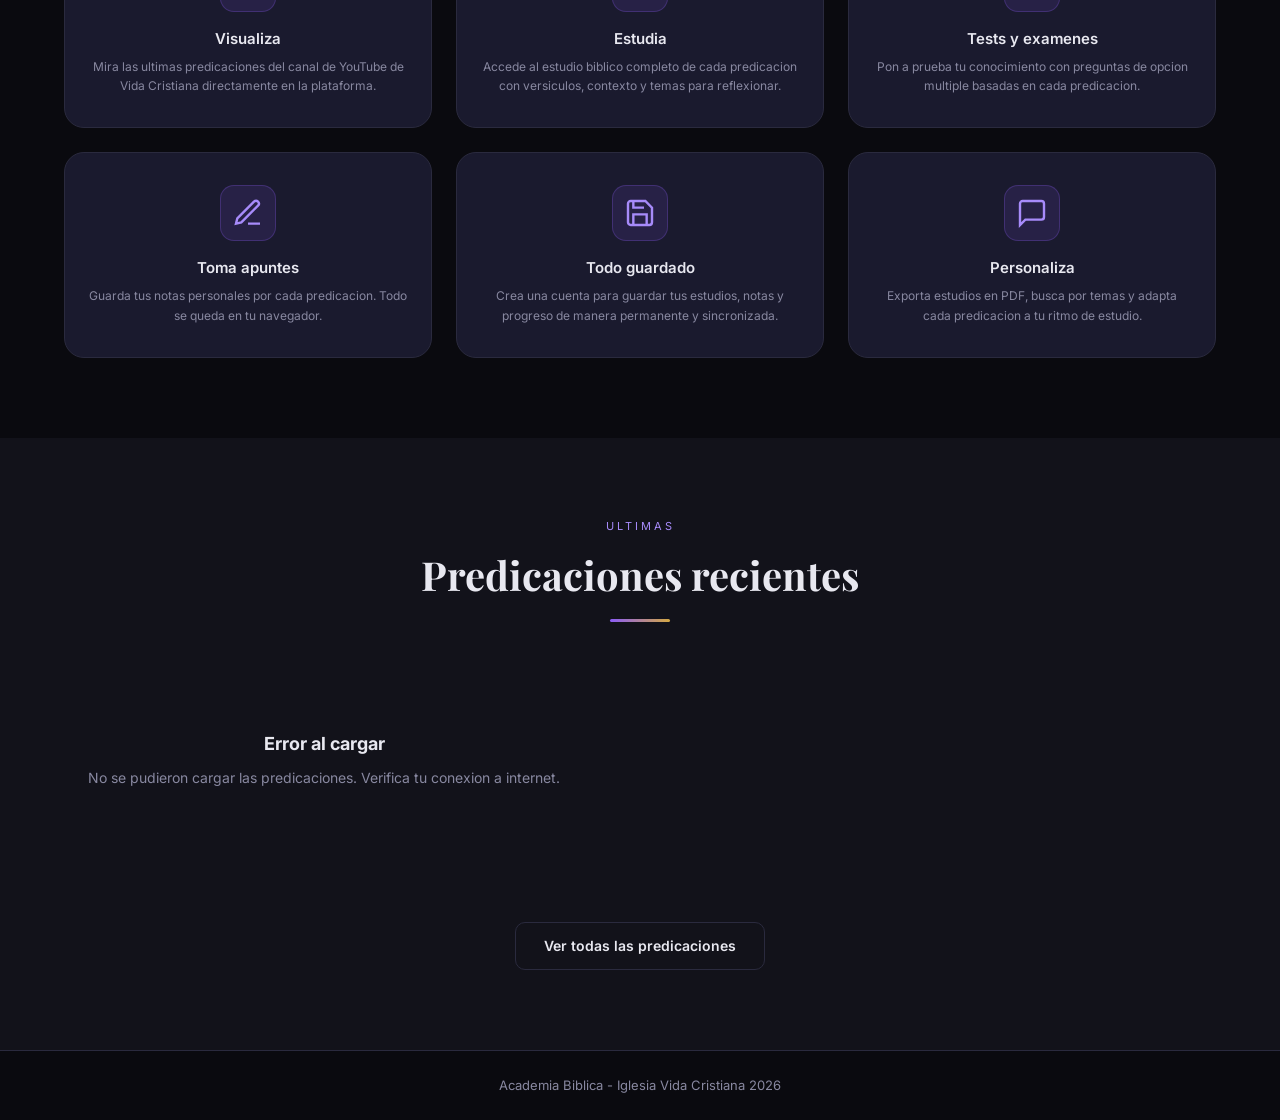
==== commit f1081d09: "ui: mostrar 3 predicaciones recientes en una sola fila en portada" ====
--- a/clases/index.html
+++ b/clases/index.html
@@ -188,8 +188,8 @@
             // Renderizar Dashboard de Progreso
             renderProgressDashboard('progressDashboardContainer', videos);
 
-            // Renderizar 4 Predicaciones Recientes en portada
-            const homeVideos = (videos || []).slice(0, 4);
+            // Renderizar 3 Predicaciones Recientes en portada
+            const homeVideos = (videos || []).slice(0, 3);
             const grid = document.getElementById('homeSermons');
             grid.innerHTML = homeVideos.map((v, i) => {
                 const badges = getSermonBadges(v.id, i, false);
--- a/clases/styles.css
+++ b/clases/styles.css
@@ -90,6 +90,8 @@
 
 /* SERMONS GRID */
 .sermons-grid { display: grid; grid-template-columns: repeat(auto-fill, minmax(280px, 1fr)); gap: 24px; }
+#homeSermons.sermons-grid { display: flex; flex-wrap: nowrap; gap: 16px; overflow-x: auto; padding-bottom: 16px; }
+#homeSermons.sermons-grid .sermon-card { min-width: 280px; flex: 0 0 auto; }
 
 /* SERMON CARDS */
 .sermon-card { background: var(--bg-card); border-radius: var(--radius-lg); overflow: hidden; border: 1px solid var(--border); transition: all 0.3s ease; cursor: pointer; }
